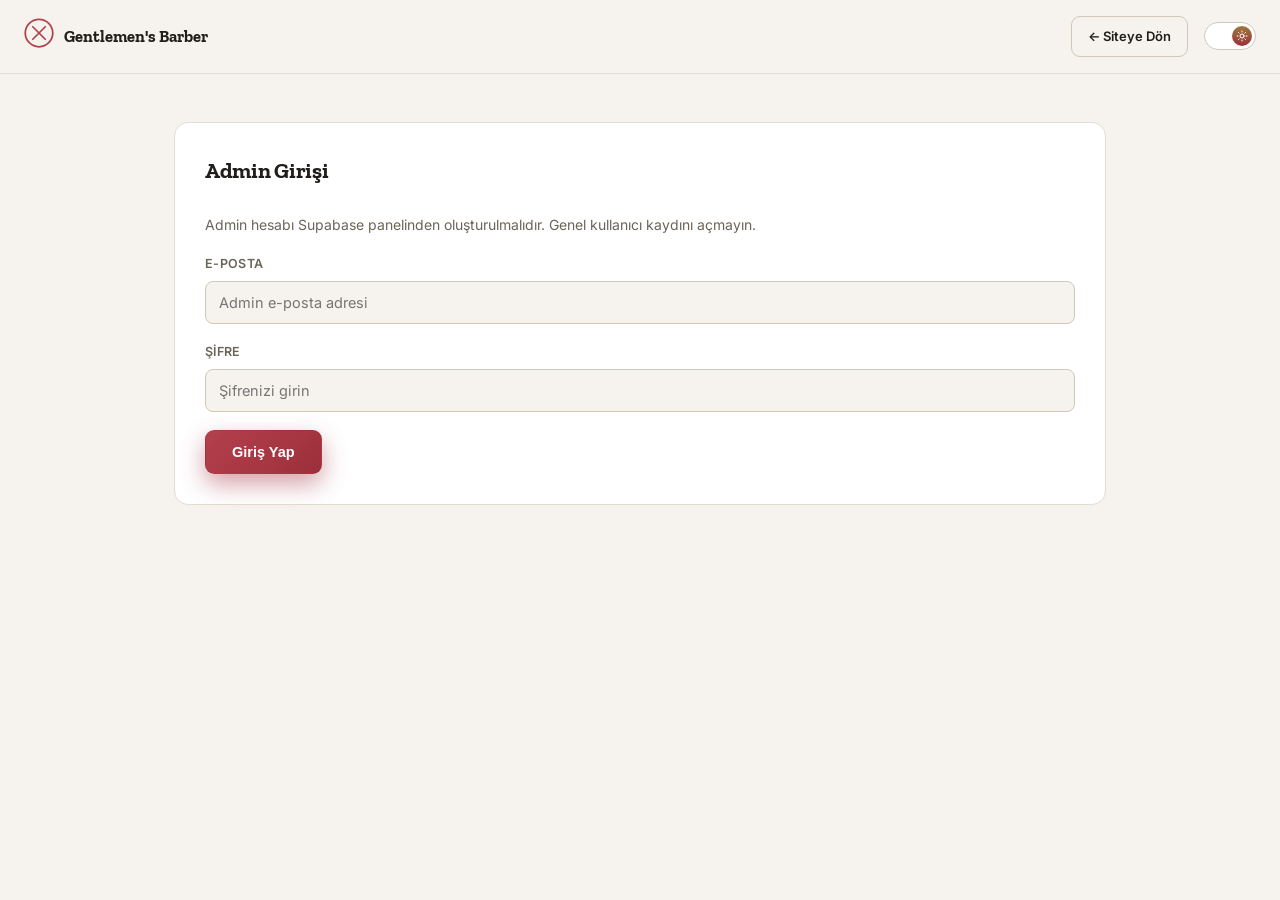
==== admin.html @ 154a0b75 "site düzeltmeleri" ====
<!DOCTYPE html>
<html lang="tr">
<head>
<meta charset="UTF-8">
<meta name="viewport" content="width=device-width, initial-scale=1.0">
<meta name="robots" content="noindex">
<title>Admin — Gentlemen's Barber shop</title>
<link rel="preconnect" href="https://fonts.googleapis.com">
<link href="https://fonts.googleapis.com/css2?family=Zilla+Slab:wght@500;700&family=Inter:wght@400;500;600;700&display=swap" rel="stylesheet">
<link rel="stylesheet" href="css/style.css">
</head>
<body>

  <nav class="navbar">
    <a class="nav-brand" href="index.html">
      <span class="logo-mark js-logo-icon"></span>
      <span>Gentlemen's Barber</span>
    </a>
    <div class="nav-right">
      <a class="btn btn-outline btn-sm" href="index.html">← Siteye Dön</a>
      <button class="theme-toggle" id="theme-toggle" aria-label="Temayı değiştir"></button>
    </div>
  </nav>

  <div class="admin-wrap">

    <!-- Giriş ekranı -->
    <div id="login-view">
      <div class="card">
        <div class="admin-header"><h2>Admin Girişi</h2></div>
        <p class="admin-help">Admin hesabı Supabase panelinden oluşturulmalıdır. Genel kullanıcı kaydını açmayın.</p>
        <form id="admin-login-form">
          <div class="field">
            <label for="admin-email">E-posta</label>
            <input type="email" id="admin-email" required placeholder="Admin e-posta adresi" autocomplete="username">
          </div>
          <div class="field">
            <label for="admin-pass">Şifre</label>
            <input type="password" id="admin-pass" required placeholder="Şifrenizi girin" autocomplete="current-password">
          </div>
          <button type="submit" class="btn btn-primary">Giriş Yap</button>
          <div id="admin-login-msg"></div>
        </form>
      </div>
    </div>

    <!-- Yönetim paneli -->
    <div id="panel-view" style="display:none;">
      <div class="admin-header">
        <h2>Yönetim Paneli</h2>
        <div>
          <button type="button" class="link-btn" id="refresh-btn">Randevuları Yenile</button>
          &nbsp;·&nbsp;
          <button type="button" class="link-btn" id="logout-btn">Çıkış</button>
        </div>
      </div>

      <div class="admin-tabs" role="tablist" aria-label="Yönetim bölümleri">
        <button class="admin-tab active" type="button" data-admin-tab="content">Site İçeriği</button>
        <button class="admin-tab" type="button" data-admin-tab="appointments">Randevular</button>
      </div>

      <section class="admin-section" id="content-panel">
        <p class="admin-help">Burada kaydettiğiniz değişiklikler Supabase üzerinden siteyi ziyaret eden herkese yansır.</p>
        <form id="site-content-form">
          <div class="admin-content-card">
            <h3>İşletme ve iletişim</h3>
            <div class="admin-form-grid">
              <div class="field"><label for="content-shop-name">İşletme adı</label><input id="content-shop-name" required></div>
              <div class="field"><label for="content-shop-short">Kısa ad</label><input id="content-shop-short" required></div>
              <div class="field"><label for="content-location">Konum adı</label><input id="content-location" required></div>
              <div class="field"><label for="content-phone">Telefon</label><input id="content-phone" required></div>
              <div class="field full"><label for="content-address">Adres</label><input id="content-address" required></div>
              <div class="field"><label for="content-whatsapp">WhatsApp numarası (ülke koduyla)</label><input id="content-whatsapp" required></div>
              <div class="field"><label for="content-instagram">Instagram bağlantısı</label><input id="content-instagram" type="url"></div>
              <div class="field full"><label for="content-maps">Harita bağlantısı</label><input id="content-maps" type="url"></div>
            </div>
          </div>

          <div class="admin-content-card">
            <h3>Ana sayfa ve hakkımızda</h3>
            <div class="admin-form-grid">
              <div class="field full"><label for="content-hero-eyebrow">Ana sayfa üst başlığı</label><input id="content-hero-eyebrow" required></div>
              <div class="field"><label for="content-hero-highlight">Vurgulu kelime</label><input id="content-hero-highlight" required></div>
              <div class="field"><label for="content-about-quote">Hakkımızda alıntısı</label><input id="content-about-quote" required></div>
              <div class="field full"><label for="content-hero-lead">Ana sayfa açıklaması</label><textarea id="content-hero-lead" rows="3" required></textarea></div>
              <div class="field full"><label for="content-about-p1">Hakkımızda metni 1</label><textarea id="content-about-p1" rows="3" required></textarea></div>
              <div class="field full"><label for="content-about-p2">Hakkımızda metni 2</label><textarea id="content-about-p2" rows="3" required></textarea></div>
            </div>
            <div class="admin-image-grid">
              <div class="admin-image-field">
                <label for="content-hero-image">Ana sayfa fotoğrafı</label>
                <img id="hero-image-preview" class="admin-image-preview" alt="Ana sayfa fotoğrafı önizlemesi">
                <input id="content-hero-image" type="file" accept="image/*">
                <small>Görsel en fazla 5 MB olabilir.</small>
              </div>
              <div class="admin-image-field">
                <label for="content-about-image">Hakkımızda fotoğrafı</label>
                <img id="about-image-preview" class="admin-image-preview" alt="Hakkımızda fotoğrafı önizlemesi">
                <input id="content-about-image" type="file" accept="image/*">
                <small>Görsel en fazla 5 MB olabilir.</small>
              </div>
            </div>
          </div>

          <div class="admin-content-card">
            <div class="admin-card-heading">
              <div><h3>Hizmet kartları ve fiyat listesi</h3><p>Bu liste ana sayfadaki hizmet kartlarını ve fiyat listesini yönetir.</p></div>
              <button class="btn btn-outline btn-sm" type="button" id="add-service-btn">Hizmet Ekle</button>
            </div>
            <div id="editable-services"></div>
          </div>
          <div class="admin-content-card">
            <div class="admin-card-heading">
              <div><h3>Berberler</h3><p>Eklediğiniz veya kaldırdığınız berberler kaydettikten sonra randevu formuna yansır.</p></div>
              <button class="btn btn-outline btn-sm" type="button" id="add-barber-btn">Berber Ekle</button>
            </div>
            <div id="editable-barbers"></div>
          </div>
          <div class="admin-content-card">
            <h3>Randevu hizmetleri ve fiyatları</h3>
            <p class="admin-help">Buradaki seçenekler randevu formunda berber seçimine göre gösterilir. Yeni eklediğiniz berber için en az bir hizmet ve fiyat ekleyin.</p>
            <div id="editable-booking-services"></div>
          </div>
          <button class="btn btn-primary admin-save-btn" type="submit" id="save-content-btn">Değişiklikleri Kaydet</button>
          <div id="content-save-msg" aria-live="polite"></div>
        </form>
      </section>

      <section class="admin-section" id="appointments-panel" hidden>
        <div class="admin-summary" id="admin-summary"></div>
        <div class="admin-toolbar">
          <div class="admin-filter-group">
            <label for="admin-barber-filter">Berber</label>
            <select id="admin-barber-filter"></select>
          </div>
          <div class="admin-filter-group">
            <label for="admin-date-filter">Tarih</label>
            <input type="date" id="admin-date-filter">
          </div>
        </div>
        <div id="admin-list"></div>
      </section>
    </div>

  </div>

  <script src="js/config.js"></script>
  <script src="js/icons.js"></script>
  <script src="js/utils.js"></script>
  <script src="js/theme.js"></script>
  <script src="js/admin.js"></script>
  <script>
    document.addEventListener('DOMContentLoaded', function(){
      document.querySelectorAll('.js-logo-icon').forEach(function(el){ el.innerHTML = logoMarkSVG(); });
    });
  </script>
</body>
</html>
---- css/style.css ----
/* ============================================================
   style.css — Gentlemen's Barber shop
   data-theme="light" -> açık tema, aksi halde (varsayılan) koyu tema
   ============================================================ */

:root{
  --bg: #121317;
  --bg-elevated: #1b1c22;
  --bg-card: #1f2027;
  --border: #2e2f38;
  --border-strong: #3a3b46;

  --burgundy: #b3404c;
  --burgundy-bright: #d15965;
  --brass: #c9a15a;

  --text: #f1efe9;
  --text-muted: #9b9aa3;

  --danger: #d15965;
  --success: #6fae72;

  --shadow: rgba(0,0,0,0.35);
}
html[data-theme="light"]{
  --bg: #f6f3ee;
  --bg-elevated: #ffffff;
  --bg-card: #ffffff;
  --border: #e2ddd2;
  --border-strong: #cfc8b8;

  --burgundy: #9c2f3b;
  --burgundy-bright: #b3404c;
  --brass: #9c7a3c;

  --text: #201d1a;
  --text-muted: #6b6459;

  --danger: #b3404c;
  --success: #3f7d47;

  --shadow: rgba(30,25,15,0.12);
}

*{ box-sizing: border-box; }
html,body{ margin:0; padding:0; }
html{ scroll-behavior: smooth; }
body{
  background: var(--bg);
  color: var(--text);
  font-family: 'Inter', sans-serif;
  line-height: 1.6;
  min-height: 100vh;
  transition: background .25s ease, color .25s ease;
}
body::selection{ background: var(--burgundy-bright); color:#fff; }
h1,h2,h3,.display{
  font-family: 'Zilla Slab', serif;
  font-weight: 700;
  margin: 0;
  letter-spacing: -0.3px;
}
a{ color: inherit; }
img{ max-width: 100%; display:block; }
.wrap{ max-width: 1120px; margin: 0 auto; padding: 0 24px; }
.wrap-narrow{ max-width: 760px; margin: 0 auto; padding: 0 24px; }

/* ---------- Nav ---------- */
.navbar{
  position: sticky; top: 0; z-index: 50;
  display:flex; align-items:center; justify-content: space-between;
  padding: 16px 24px;
  background: color-mix(in srgb, var(--bg) 85%, transparent);
  backdrop-filter: blur(10px);
  border-bottom: 1px solid var(--border);
}
.nav-brand{
  display:flex; align-items:center; gap: 10px;
  font-family:'Zilla Slab', serif; font-weight: 700; font-size: 16.5px;
  text-decoration:none; color: var(--text);
}
.language-select{ display:flex; align-items:center; gap:2px; background: var(--bg-card); border: 1px solid var(--border); border-radius: 8px; padding: 2px; }
.language-select button{ display:inline-flex; align-items:center; gap:4px; border:0; border-radius:6px; padding:5px 6px; background:transparent; color:var(--text-muted); font:600 11px 'Inter', sans-serif; cursor:pointer; }
.language-select button.active{ background:var(--burgundy); color:#fff; }
.language-flag{ font-size:16px; line-height:1; }
.nav-brand .logo-mark{ color: var(--burgundy-bright); }
.nav-links{ display:flex; gap: 26px; list-style:none; margin:0; padding:0; }
.nav-links a{ text-decoration:none; color: var(--text-muted); font-size: 14px; font-weight: 500; transition: color .15s ease; }
.nav-links a:hover{ color: var(--burgundy-bright); }
.nav-right{ display:flex; align-items:center; gap: 16px; }
@media (max-width: 780px){ .nav-links{ display:none; } }

.theme-toggle{
  position: relative; width: 52px; height: 28px; border-radius: 999px;
  border: 1px solid var(--border-strong); background: var(--bg-elevated);
  cursor: pointer; padding: 3px; display:flex; align-items:center; flex-shrink:0;
}
.theme-toggle .knob{
  width: 20px; height: 20px; border-radius: 50%;
  background: linear-gradient(180deg, var(--brass), var(--burgundy));
  display:flex; align-items:center; justify-content:center; color: #fff;
  transition: transform .25s ease; transform: translateX(0);
}
html[data-theme="light"] .theme-toggle .knob{ transform: translateX(24px); }
.theme-toggle svg{ width: 12px; height: 12px; }

/* ---------- Hero ---------- */
.hero{ padding: 60px 24px 60px; }
.hero{ background: radial-gradient(circle at 82% 18%, color-mix(in srgb, var(--burgundy) 16%, transparent), transparent 30%), linear-gradient(180deg, color-mix(in srgb, var(--bg-elevated) 28%, transparent), transparent 72%); }
.hero-grid{ display:grid; grid-template-columns: 1.05fr 0.95fr; gap: 48px; align-items:center; min-height: 570px; }
.eyebrow{
  display:inline-flex; align-items:center; gap: 8px;
  color: var(--burgundy-bright); font-size: 13px; font-weight: 600; letter-spacing: 1.5px;
  margin-bottom: 16px; text-transform: uppercase;
}
.eyebrow::before{ content:''; width: 22px; height: 2px; background: var(--burgundy-bright); display:inline-block; }
.hero h1{ font-size: clamp(32px, 4.6vw, 50px); line-height: 1.1; margin-bottom: 18px; }
.hero h1 span{ color: var(--burgundy-bright); }
.hero p.lead{ color: var(--text-muted); font-size: 16px; max-width: 480px; margin-bottom: 28px; }
.hero-actions{ display:flex; gap: 14px; flex-wrap: wrap; margin-bottom: 36px; }
.hero-photo-wrap{ position:relative; }
.hero-photo{
  width: 100%; aspect-ratio: 4/5; object-fit: cover; border-radius: 16px;
  box-shadow: 0 30px 60px var(--shadow), 14px 14px 0 color-mix(in srgb, var(--brass) 22%, transparent); border: 1px solid var(--border);
  filter: saturate(0.92);
}
.hero-badge{
  position:absolute; bottom: -18px; left: -18px;
  background: var(--bg-card); border: 1px solid var(--border);
  border-radius: 14px; padding: 14px 18px; box-shadow: 0 14px 30px var(--shadow);
  display:flex; align-items:center; gap: 10px;
}
.hero-badge .stars{ color: var(--brass); display:flex; gap:2px; }
.hero-badge .num{ font-family:'Zilla Slab', serif; font-weight:700; font-size: 18px; }
.hero-badge .sub{ font-size: 11.5px; color: var(--text-muted); }

.stat-row{ display:flex; gap: 34px; flex-wrap: wrap; }
.stat .num{ font-family:'Zilla Slab', serif; font-size: 26px; font-weight: 700; color: var(--burgundy-bright); }
.stat .label{ font-size: 12.5px; color: var(--text-muted); letter-spacing: 0.2px; }

.trust-strip{ border-top:1px solid var(--border); border-bottom:1px solid var(--border); background:var(--bg-elevated); }
.trust-strip-inner{ display:grid; grid-template-columns:repeat(3, 1fr); gap:24px; padding-top:22px; padding-bottom:22px; }
.trust-item{ display:flex; align-items:center; gap:12px; }
.trust-mark{ color:var(--brass); font:700 12px 'Zilla Slab', serif; letter-spacing:1px; }
.trust-item strong, .trust-item span{ display:block; }
.trust-item strong{ font:700 14px 'Zilla Slab', serif; }
.trust-item div span{ color:var(--text-muted); font-size:11.5px; }

@media (max-width: 860px){
  .hero-grid{ grid-template-columns: 1fr; }
  .hero-photo-wrap{ order: -1; }
  .hero-photo{ aspect-ratio: 16/10; }
  .hero-badge{ left: 16px; bottom: -16px; }
}

/* ---------- Buttons ---------- */
.btn{
  display:inline-flex; align-items:center; justify-content:center; gap: 8px;
  padding: 13px 26px; border-radius: 9px; font-weight: 600; font-size: 14.5px;
  cursor: pointer; text-decoration:none; border: 1px solid transparent;
  transition: transform .15s ease, box-shadow .15s ease, background .15s ease, border-color .15s ease;
}
.btn:active{ transform: translateY(1px); }
.btn-primary{
  background: linear-gradient(135deg, var(--burgundy-bright), var(--burgundy));
  color: #fff; box-shadow: 0 10px 24px color-mix(in srgb, var(--burgundy) 45%, transparent);
}
.btn-primary:hover{ transform: translateY(-1px); }
.btn-primary:hover{ box-shadow: 0 14px 30px color-mix(in srgb, var(--burgundy) 55%, transparent); }
.btn-outline{ background: transparent; border-color: var(--border-strong); color: var(--text); }
.btn-outline:hover{ border-color: var(--burgundy-bright); color: var(--burgundy-bright); }
.btn-sm{ padding: 9px 16px; font-size: 13px; }

/* ---------- Section shell ---------- */
section.block{ padding: 76px 24px; }
section.block.alt{ background: var(--bg-elevated); }
.section-head{ margin-bottom: 44px; max-width: 600px; }
.section-head.center{ margin-left:auto; margin-right:auto; text-align:center; }
.section-head h2{ font-size: clamp(26px, 3.6vw, 34px); margin-top: 8px; }
.section-head p{ color: var(--text-muted); margin-top: 10px; font-size: 15px; }
.section-head h2{ position:relative; }

.reveal{ opacity:0; transform: translateY(20px); transition: opacity .6s ease, transform .6s ease; }
.reveal.in-view{ opacity:1; transform: translateY(0); }

/* ---------- Why-us cards ---------- */
.why-grid{ display:grid; grid-template-columns: repeat(4, 1fr); gap: 20px; }
.why-card{
  background: var(--bg-card); border: 1px solid var(--border); border-radius: 14px;
  padding: 26px 22px; box-shadow: 0 12px 28px var(--shadow); transition:transform .2s ease, border-color .2s ease;
}
.why-card:hover{ transform:translateY(-4px); border-color:var(--border-strong); }
.why-card .icon{
  width: 42px; height: 42px; border-radius: 10px;
  background: color-mix(in srgb, var(--burgundy) 14%, transparent); color: var(--burgundy-bright);
  display:flex; align-items:center; justify-content:center; margin-bottom: 14px;
}
.why-card h3{ font-size: 15.5px; margin-bottom: 6px; }
.why-card p{ font-size: 13px; color: var(--text-muted); margin:0; }
@media (max-width: 900px){ .why-grid{ grid-template-columns: 1fr 1fr; } }
@media (max-width: 540px){ .why-grid{ grid-template-columns: 1fr; } }

/* ---------- Services (card grid) ---------- */
.services-grid{ display:grid; grid-template-columns: repeat(4, 1fr); gap: 18px; }
.service-card{
  background: var(--bg-card); border: 1px solid var(--border); border-radius: 14px;
  padding: 24px 20px; transition: transform .18s ease, border-color .18s ease, box-shadow .18s ease; box-shadow: 0 12px 28px var(--shadow);
}
.service-card:hover{ transform: translateY(-5px); border-color: var(--burgundy); box-shadow:0 18px 34px var(--shadow); }
.service-card .icon{
  width: 40px; height: 40px; border-radius: 10px;
  background: color-mix(in srgb, var(--burgundy) 14%, transparent); color: var(--burgundy-bright);
  display:flex; align-items:center; justify-content:center; margin-bottom: 14px;
}
.service-card .tag{ font-size: 11px; color: var(--brass); font-weight:600; letter-spacing: .4px; text-transform:uppercase; margin-bottom: 4px; }
.service-card h3{ font-size: 16.5px; margin-bottom: 6px; }
.service-card .price{ font-family:'Zilla Slab', serif; color: var(--burgundy-bright); font-weight: 700; font-size: 17px; margin-bottom: 6px; }
.service-card p{ color: var(--text-muted); font-size: 13px; margin: 0; }
@media (max-width: 980px){ .services-grid{ grid-template-columns: repeat(2, 1fr); } }
@media (max-width: 560px){ .services-grid{ grid-template-columns: 1fr; } }

/* ---------- Complimentary refreshments ---------- */
.refreshments-grid{ display:grid; grid-template-columns: repeat(4, 1fr); gap: 18px; }
.refreshment-card{
  display:flex; align-items:center; gap:14px; min-height:84px; padding:18px 20px;
  background:var(--bg-card); border:1px solid var(--border); border-radius:14px;
  box-shadow:0 12px 28px var(--shadow); transition:transform .18s ease, border-color .18s ease;
}
.refreshment-card:hover{ transform:translateY(-4px); border-color:var(--border-strong); }
.refreshment-icon{
  display:flex; align-items:center; justify-content:center; width:42px; height:42px;
  flex-shrink:0; border-radius:10px; background:color-mix(in srgb, var(--brass) 14%, transparent);
  font-size:22px;
}
.refreshment-card h3{ font-size:15px; }
@media (max-width: 980px){ .refreshments-grid{ grid-template-columns: repeat(2, 1fr); } }
@media (max-width: 560px){ .refreshments-grid{ grid-template-columns: 1fr; } }

/* ---------- Detailed price list ---------- */
.price-list{ display:grid; grid-template-columns: repeat(2, 1fr); gap: 18px; }
.price-item{
  background: var(--bg-card); border: 1px solid var(--border); border-radius: 14px;
  padding: 24px; display:flex; flex-direction:column; gap: 12px; box-shadow: 0 12px 28px var(--shadow); transition:transform .2s ease, border-color .2s ease;
}
.price-item:hover{ transform:translateY(-4px); border-color:var(--border-strong); }
.price-item-top{ display:flex; justify-content:space-between; align-items:flex-start; gap: 10px; }
.price-item .tag{ font-size: 11px; color: var(--brass); font-weight:700; letter-spacing:.4px; text-transform:uppercase; margin-bottom: 4px; }
.price-item h3{ font-size: 18px; }
.price-item .price{ font-family:'Zilla Slab', serif; font-weight:700; color: var(--burgundy-bright); font-size: 22px; white-space:nowrap; }
.price-item p{ color: var(--text-muted); font-size: 13.5px; margin: 0; }
.feature-list{ list-style:none; margin:0; padding:0; display:flex; flex-direction:column; gap: 7px; }
.feature-list li{ display:flex; align-items:center; gap: 8px; font-size: 13px; color: var(--text-muted); }
.feature-list .check{ color: var(--success); flex-shrink:0; }
.price-note{ text-align:center; color: var(--text-muted); font-size: 13px; margin-top: 24px; }
@media (max-width: 720px){ .price-list{ grid-template-columns: 1fr; } }

/* ---------- About ---------- */
.about-grid{ display:grid; grid-template-columns: 0.85fr 1.15fr; gap: 48px; align-items:center; }
.about-photo{ width: 100%; aspect-ratio: 1/1; object-fit: cover; border-radius: 16px; border: 1px solid var(--border); filter: saturate(0.92); }
.about-text p{ color: var(--text-muted); font-size: 15.5px; margin: 0 0 16px; }
.about-text .lead{ font-family:'Zilla Slab', serif; font-size: 21px; font-weight: 700; color: var(--text); margin-bottom: 18px; }
@media (max-width: 860px){ .about-grid{ grid-template-columns: 1fr; } .about-photo{ aspect-ratio: 16/9; } }

/* ---------- Reviews (gerçek Google puanı) ---------- */
.review-card{
  background: var(--bg-card); border: 1px solid var(--border); border-radius: 18px;
  padding: 44px; text-align:center; max-width: 560px; margin: 0 auto;
}
.review-card .stars{ display:flex; justify-content:center; gap: 4px; color: var(--brass); margin-bottom: 14px; }
.review-card .score{ font-family:'Zilla Slab', serif; font-size: 44px; font-weight: 700; }
.review-card .count{ color: var(--text-muted); font-size: 14px; margin-bottom: 22px; }

/* ---------- Booking form ---------- */
.booking-card{ background: var(--bg-card); border: 1px solid var(--border); border-radius: 16px; padding: 36px; border-top: 3px solid var(--burgundy); }
.booking-card{ box-shadow:0 18px 42px var(--shadow); }
.form-grid{ display:grid; grid-template-columns: 1fr 1fr; gap: 18px; }
.field{ margin-bottom: 18px; }
.field.full{ grid-column: 1 / -1; }
.field label{ display:block; font-size: 12.5px; font-weight: 600; color: var(--text-muted); margin-bottom: 7px; letter-spacing: 0.3px; text-transform: uppercase; }
.field input, .field select{
  width: 100%; background: var(--bg); border: 1px solid var(--border-strong); color: var(--text);
  padding: 12px 13px; border-radius: 8px; font-size: 14.5px; font-family: 'Inter', sans-serif;
}
.field input:focus, .field select:focus{ outline: none; border-color: var(--burgundy-bright); }
.date-row{ display:grid; grid-template-columns: 1fr 1fr 1fr; gap: 10px; }
@media (max-width: 640px){ .form-grid{ grid-template-columns: 1fr; } }
.submit-row{ margin-top: 8px; }
.submit-row .btn{ width: 100%; padding: 15px; }
.msg{ text-align:center; padding: 13px; border-radius: 8px; margin-top: 16px; font-size: 14px; }
.msg.ok{ background: color-mix(in srgb, var(--success) 16%, transparent); border: 1px solid var(--success); color: var(--success); }
.msg.err{ background: color-mix(in srgb, var(--danger) 14%, transparent); border: 1px solid var(--danger); color: var(--danger); }

/* ---------- Contact ---------- */
.contact-grid{ display:grid; grid-template-columns: 1fr 1fr; gap: 40px; align-items:start; }
.contact-info-item{ display:flex; gap: 14px; margin-bottom: 22px; }
.contact-info-item .icon{
  width: 40px; height: 40px; border-radius: 10px; flex-shrink:0;
  background: color-mix(in srgb, var(--burgundy) 14%, transparent); color: var(--burgundy-bright);
  display:flex; align-items:center; justify-content:center;
}
.contact-info-item h4{ font-size: 14.5px; margin-bottom: 4px; }
.contact-info-item p, .contact-info-item a{ font-size: 13.5px; color: var(--text-muted); margin: 0 0 3px; text-decoration:none; display:block; }
.contact-info-item a:hover{ color: var(--burgundy-bright); }
.map-frame{ width: 100%; height: 320px; border: 1px solid var(--border); border-radius: 14px; filter: grayscale(0.4) contrast(1.05); }
.hours-table{ width:100%; border-collapse: collapse; margin-top: 6px; }
.hours-table td{ padding: 6px 0; font-size: 13.5px; color: var(--text-muted); border-bottom: 1px dashed var(--border); }
.hours-table td:last-child{ text-align:right; color: var(--text); font-weight: 500; }
@media (max-width: 780px){ .contact-grid{ grid-template-columns: 1fr; } }

/* ---------- Footer ---------- */
footer{ border-top: 1px solid var(--border); padding: 56px 24px 32px; }
.footer-grid{ display:grid; grid-template-columns: 1.2fr 0.8fr 0.8fr; gap: 40px; margin-bottom: 36px; }
.footer-col h4{ font-family:'Zilla Slab', serif; font-size: 15px; margin-bottom: 14px; }
.footer-col p{ color: var(--text-muted); font-size: 13.5px; margin-bottom: 8px; }
.footer-col a{ display:block; color: var(--text-muted); font-size: 13.5px; text-decoration:none; margin-bottom: 8px; }
.footer-col a:hover{ color: var(--burgundy-bright); }
.footer-social{ display:flex; gap: 10px; margin-top: 10px; }
.footer-social a{ width: 36px; height: 36px; border-radius: 9px; border: 1px solid var(--border-strong); display:flex; align-items:center; justify-content:center; color: var(--text-muted); }
.footer-social a:hover{ border-color: var(--burgundy-bright); color: var(--burgundy-bright); }
.footer-bottom{
  display:flex; justify-content: space-between; align-items:center; flex-wrap: wrap; gap: 10px;
  padding-top: 22px; border-top: 1px solid var(--border); font-size: 12.5px; color: var(--text-muted);
}
.admin-link{ display:inline-flex; align-items:center; justify-content:center; width:34px; height:34px; color: var(--text-muted); text-decoration:none; border:1px solid var(--border); border-radius:50%; transition: color .2s ease, border-color .2s ease, background .2s ease; }
.admin-link .js-admin-icon{ display:inline-flex; }
.admin-link .js-admin-icon svg{ width:18px; height:18px; }
.admin-link:hover{ color: var(--burgundy-bright); }
@media (max-width: 780px){ .footer-grid{ grid-template-columns: 1fr; } }

@media (max-width: 720px){
  .trust-strip-inner{ grid-template-columns:1fr; gap:14px; }
  .trust-item{ padding:4px 0; }
}

/* ---------- Sticky CTA (mobil) ---------- */
.sticky-cta{
  position: fixed; bottom: 0; left: 0; right: 0; z-index: 60;
  display:none; gap: 10px; padding: 12px 16px;
  background: var(--bg-elevated); border-top: 1px solid var(--border);
}
@media (max-width: 720px){ .sticky-cta{ display:flex; } body{ padding-bottom: 70px; } }
.sticky-cta .btn{ flex:1; }

/* ---------- Admin ---------- */
.admin-wrap{ max-width: 760px; margin: 0 auto; padding: 48px 24px 80px; }
.admin-header{ display:flex; justify-content: space-between; align-items:center; margin-bottom: 26px; }
.admin-header h2{ font-size: 22px; }
.link-btn{ background:none; border:none; color: var(--text-muted); font-family:'Inter',sans-serif; font-size: 13px; cursor:pointer; text-decoration: underline; }
.link-btn:hover{ color: var(--burgundy-bright); }
.card{ background: var(--bg-card); border: 1px solid var(--border); border-radius: 14px; padding: 30px; }
.admin-summary{ display:grid; grid-template-columns: repeat(3, minmax(0, 1fr)); gap: 12px; margin: 18px 0 20px; }
.summary-card{ background: var(--bg-card); border: 1px solid var(--border); border-radius: 12px; padding: 16px; display:flex; flex-direction:column; gap: 6px; }
.summary-card span{ color: var(--text-muted); font-size: 11px; text-transform: uppercase; letter-spacing: .8px; }
.summary-card strong{ font-size: 15px; line-height: 1.4; }
.admin-toolbar{ display:flex; gap: 16px; margin: 0 0 18px; flex-wrap: wrap; }
.admin-filter-group{ display:flex; flex-direction:column; gap: 8px; flex: 1; min-width: 180px; }
.admin-filter-group label{ font-size: 11px; text-transform: uppercase; color: var(--text-muted); letter-spacing: .8px; }
.admin-filter-group select, .admin-filter-group input{ width:100%; background: var(--bg); border: 1px solid var(--border-strong); color: var(--text); border-radius: 8px; padding: 10px 12px; font-size: 14px; }
.admin-wrap{ max-width: 980px; }
.admin-tabs{ display:flex; gap:8px; border-bottom:1px solid var(--border); margin:20px 0; }
.admin-tab{ border:0; border-bottom:2px solid transparent; padding:12px 16px; background:transparent; color:var(--text-muted); font:600 14px 'Inter',sans-serif; cursor:pointer; }
.admin-tab.active{ color:var(--burgundy-bright); border-bottom-color:var(--burgundy-bright); }
.admin-help{ color:var(--text-muted); font-size:14px; margin:0 0 18px; }
.admin-content-card{ background:var(--bg-card); border:1px solid var(--border); border-radius:14px; padding:24px; margin-bottom:18px; }
.admin-content-card h3{ font-size:18px; margin-bottom:18px; }
.admin-form-grid{ display:grid; grid-template-columns:1fr 1fr; gap:0 18px; }
.admin-form-grid .field{ margin-bottom:14px; }
.admin-form-grid .field input,.admin-form-grid .field textarea{ width:100%; background:var(--bg); border:1px solid var(--border-strong); color:var(--text); padding:11px 12px; border-radius:8px; font:14px 'Inter',sans-serif; }
.admin-form-grid .field textarea{ resize:vertical; line-height:1.5; }
.admin-image-grid{ display:grid; grid-template-columns:1fr 1fr; gap:18px; margin-top:8px; }
.admin-image-field{ display:flex; flex-direction:column; gap:9px; min-width:0; }
.admin-image-field label{ font-size:12px; font-weight:600; color:var(--text-muted); text-transform:uppercase; }
.admin-image-field input{ max-width:100%; color:var(--text-muted); font:12px 'Inter',sans-serif; }
.admin-image-field small,.admin-card-heading p{ color:var(--text-muted); font-size:12px; }
.admin-image-preview{ width:100%; height:190px; object-fit:cover; background:var(--bg); border:1px solid var(--border); border-radius:10px; }
.admin-card-heading{ display:flex; align-items:center; justify-content:space-between; gap:16px; margin-bottom:14px; }
.admin-card-heading h3{ margin:0; }
.admin-card-heading p{ margin:5px 0 0; }
.admin-service-editor{ border:1px solid var(--border); border-radius:10px; padding:18px; margin:12px 0; }
.admin-service-editor .admin-card-heading{ color:var(--text-muted); }
.admin-service-image-field{ display:flex; flex-direction:column; gap:9px; min-width:0; }
.admin-service-image-field label{ font-size:12px; font-weight:600; color:var(--text-muted); text-transform:uppercase; }
.admin-service-image-field input{ max-width:100%; color:var(--text-muted); font:12px 'Inter',sans-serif; }
.admin-service-image-field small{ color:var(--text-muted); font-size:12px; }
.admin-service-image-preview{ width:100%; max-width:360px; height:180px; object-fit:cover; background:var(--bg); border:1px solid var(--border); border-radius:10px; }
.admin-save-btn{ width:100%; }
[hidden]{ display:none !important; }
@media(max-width:640px){
  .admin-form-grid,.admin-image-grid{ grid-template-columns:1fr; }
  .admin-content-card{ padding:18px; }
  .admin-header{ align-items:flex-start; gap:12px; }
  .admin-card-heading{ align-items:flex-start; flex-direction:column; }
}
.appt-item{ background: var(--bg-card); border: 1px solid var(--border); border-radius: 12px; padding: 16px 18px; margin-bottom: 12px; display:flex; justify-content: space-between; align-items:center; gap: 14px; }
.appt-date{ font-family:'Zilla Slab', serif; color: var(--burgundy-bright); font-weight: 700; font-size: 15px; min-width: 128px; }
.appt-details{ flex:1; }
.appt-details .name{ font-weight:600; font-size: 14.5px; }
.appt-details .meta{ color: var(--text-muted); font-size: 13px; margin-top:2px; }
.whatsapp-btn{ display:inline-flex; align-items:center; gap:5px; background:#25d366; color:#fff; border-radius:8px; padding:7px 10px; font-size:12.5px; text-decoration:none; white-space:nowrap; }
.whatsapp-btn svg{ width:15px; height:15px; }
.whatsapp-btn:hover{ background:#1ebe5d; }
.del-btn{ background: none; border: 1px solid var(--border-strong); color: var(--danger); border-radius: 8px; padding: 7px 12px; font-size: 12.5px; cursor: pointer; white-space: nowrap; }
.del-btn:hover{ background: color-mix(in srgb, var(--danger) 12%, transparent); }
@media (max-width: 620px){
  .admin-summary{ grid-template-columns: 1fr; }
  .appt-item{ align-items:flex-start; flex-wrap:wrap; }
  .appt-date{ min-width:110px; }
  .appt-details{ min-width:calc(100% - 124px); }
  .whatsapp-btn, .del-btn{ flex:1; text-align:center; justify-content:center; }
}
.empty-state{ text-align:center; color: var(--text-muted); padding: 40px 20px; border: 1px dashed var(--border-strong); border-radius: 12px; font-size: 14px; }
.day-divider{ color: var(--burgundy-bright); font-size: 12.5px; font-weight: 700; letter-spacing: 1.2px; margin: 24px 0 10px; padding-bottom: 6px; border-bottom: 1px solid var(--border); }
.day-divider:first-child{ margin-top: 0; }
.barber-section{ margin-bottom: 28px; }
.barber-divider{ color: var(--brass); font-size: 13px; font-weight: 700; letter-spacing: 1px; margin: 16px 0 12px; text-transform: uppercase; }
.loading{ text-align:center; color: var(--text-muted); padding: 40px; font-size: 14px; }
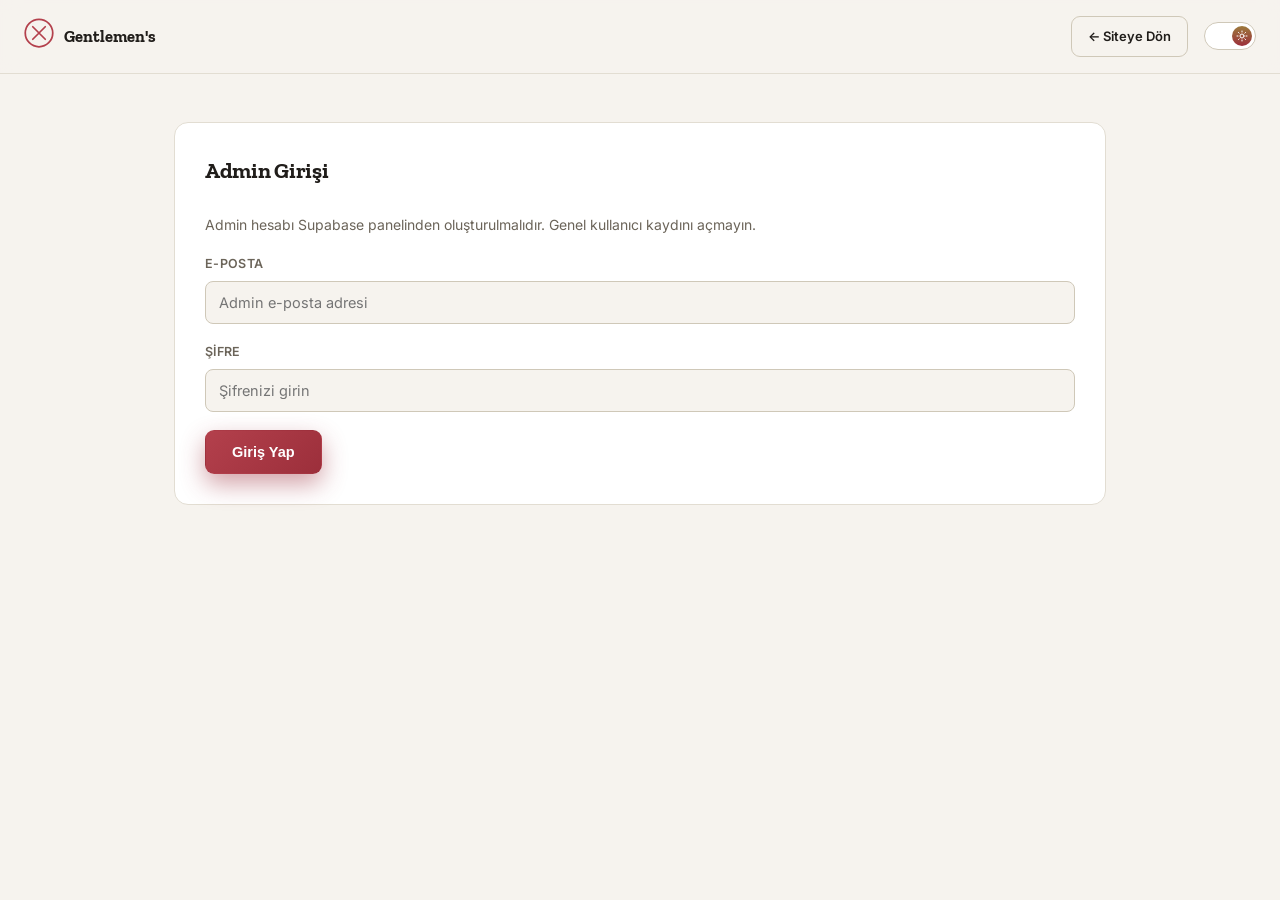
==== commit 3b102805: "içecekler degıstı" ====
--- a/admin.html
+++ b/admin.html
@@ -14,7 +14,7 @@
   <nav class="navbar">
     <a class="nav-brand" href="index.html">
       <span class="logo-mark js-logo-icon"></span>
-      <span>Gentlemen's Barber</span>
+      <span>Gentlemen's </span>
     </a>
     <div class="nav-right">
       <a class="btn btn-outline btn-sm" href="index.html">← Siteye Dön</a>
